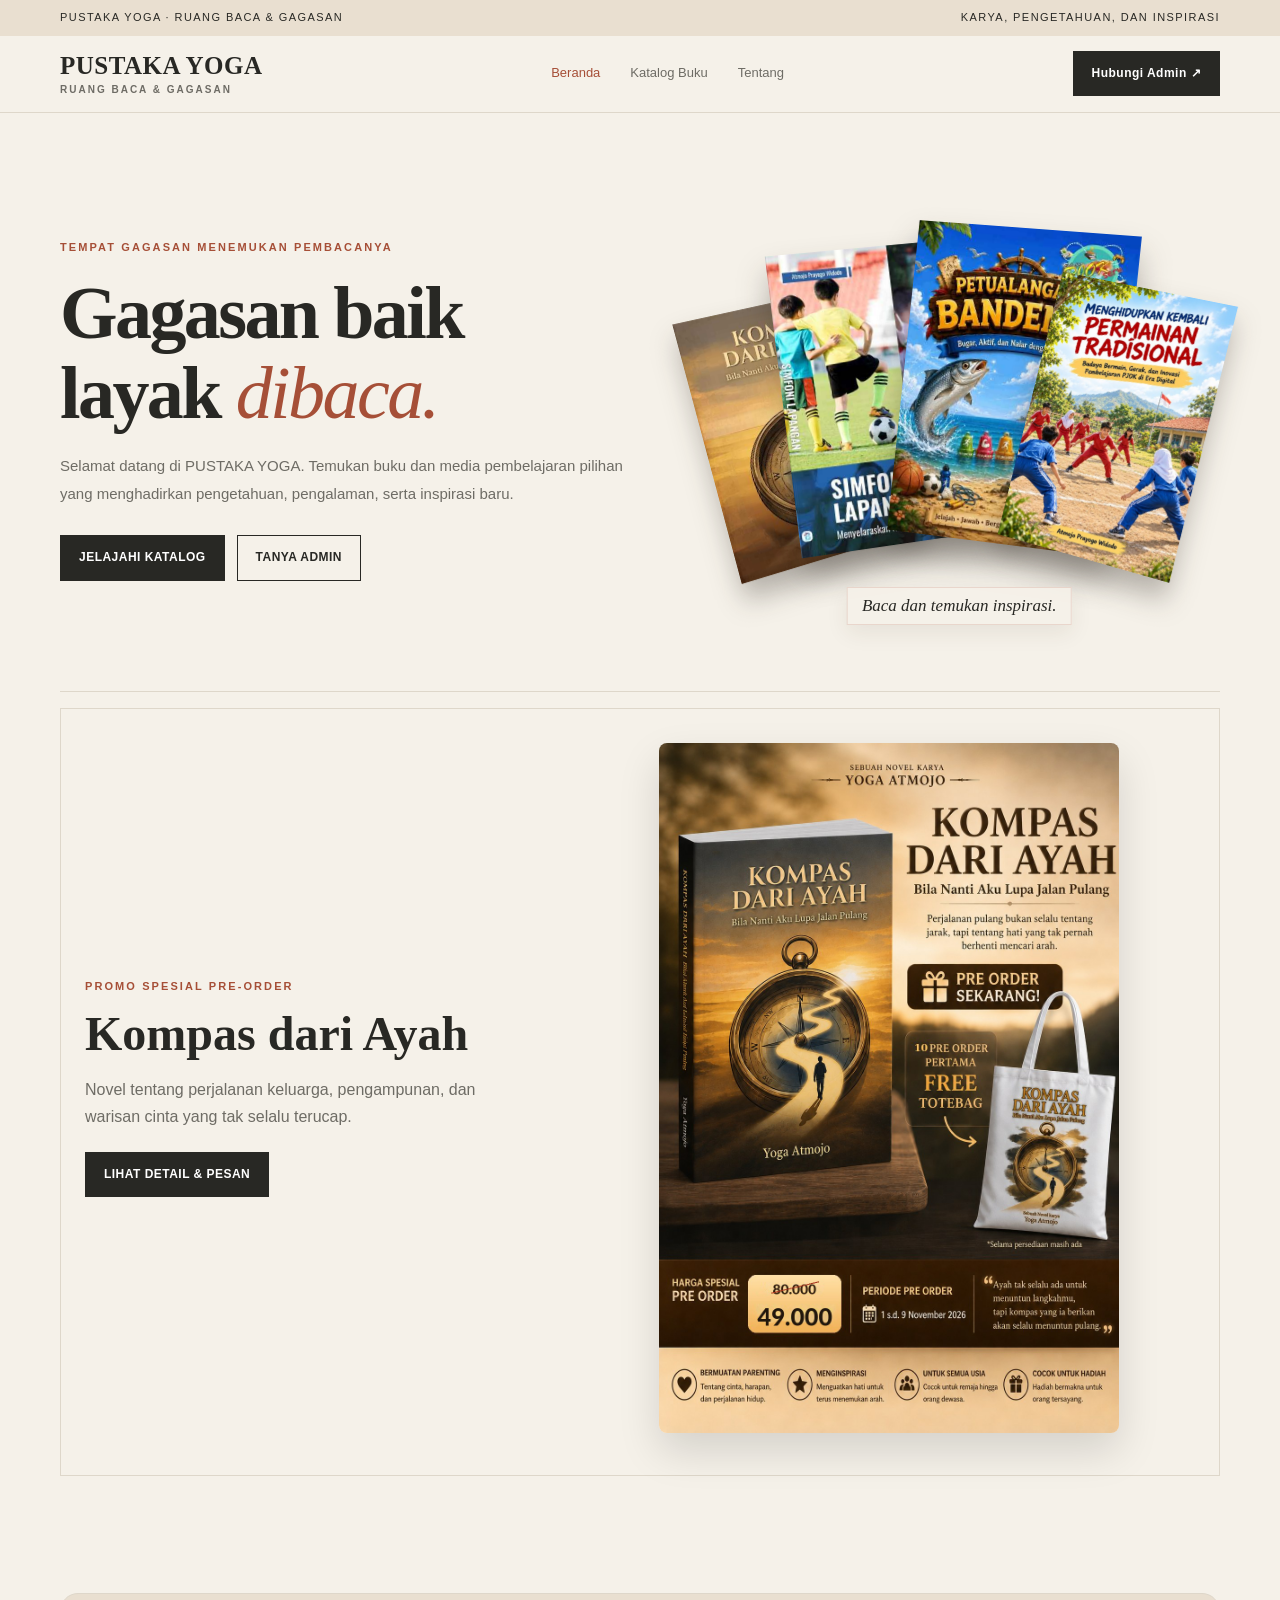
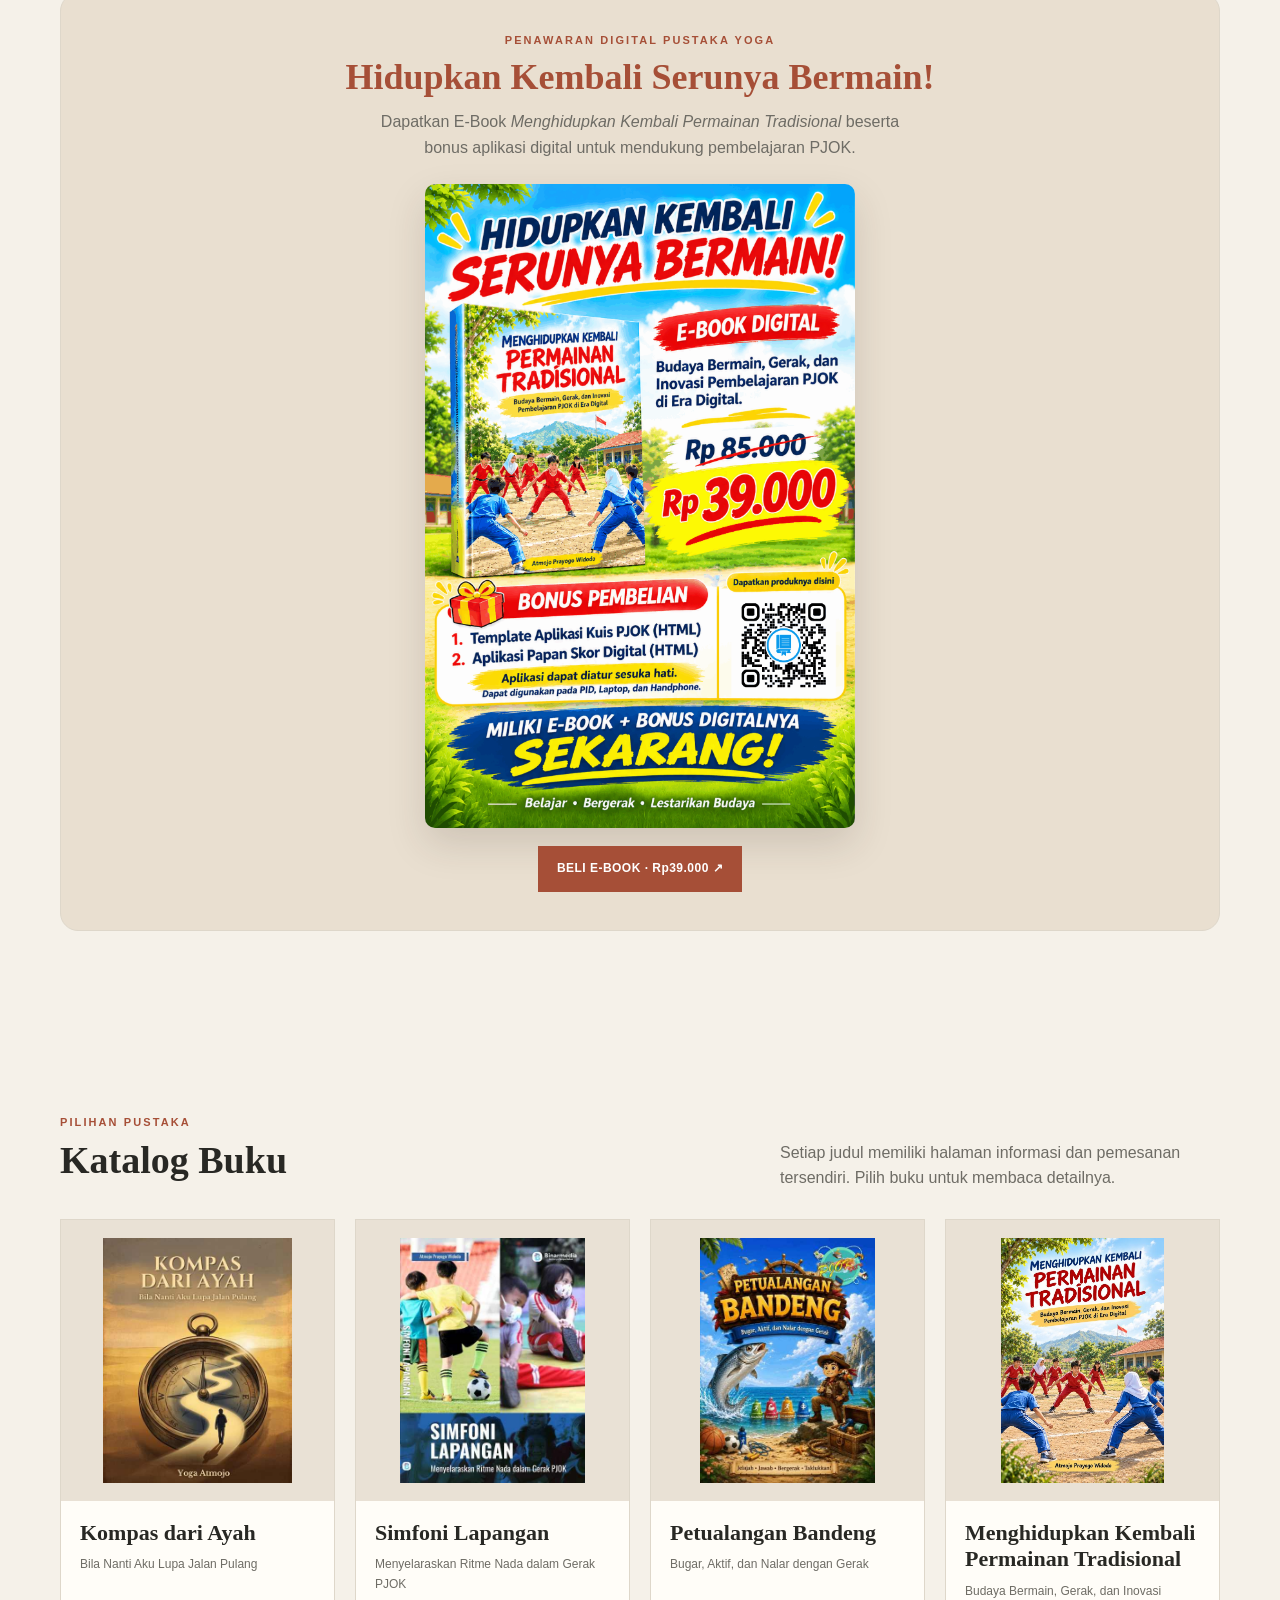
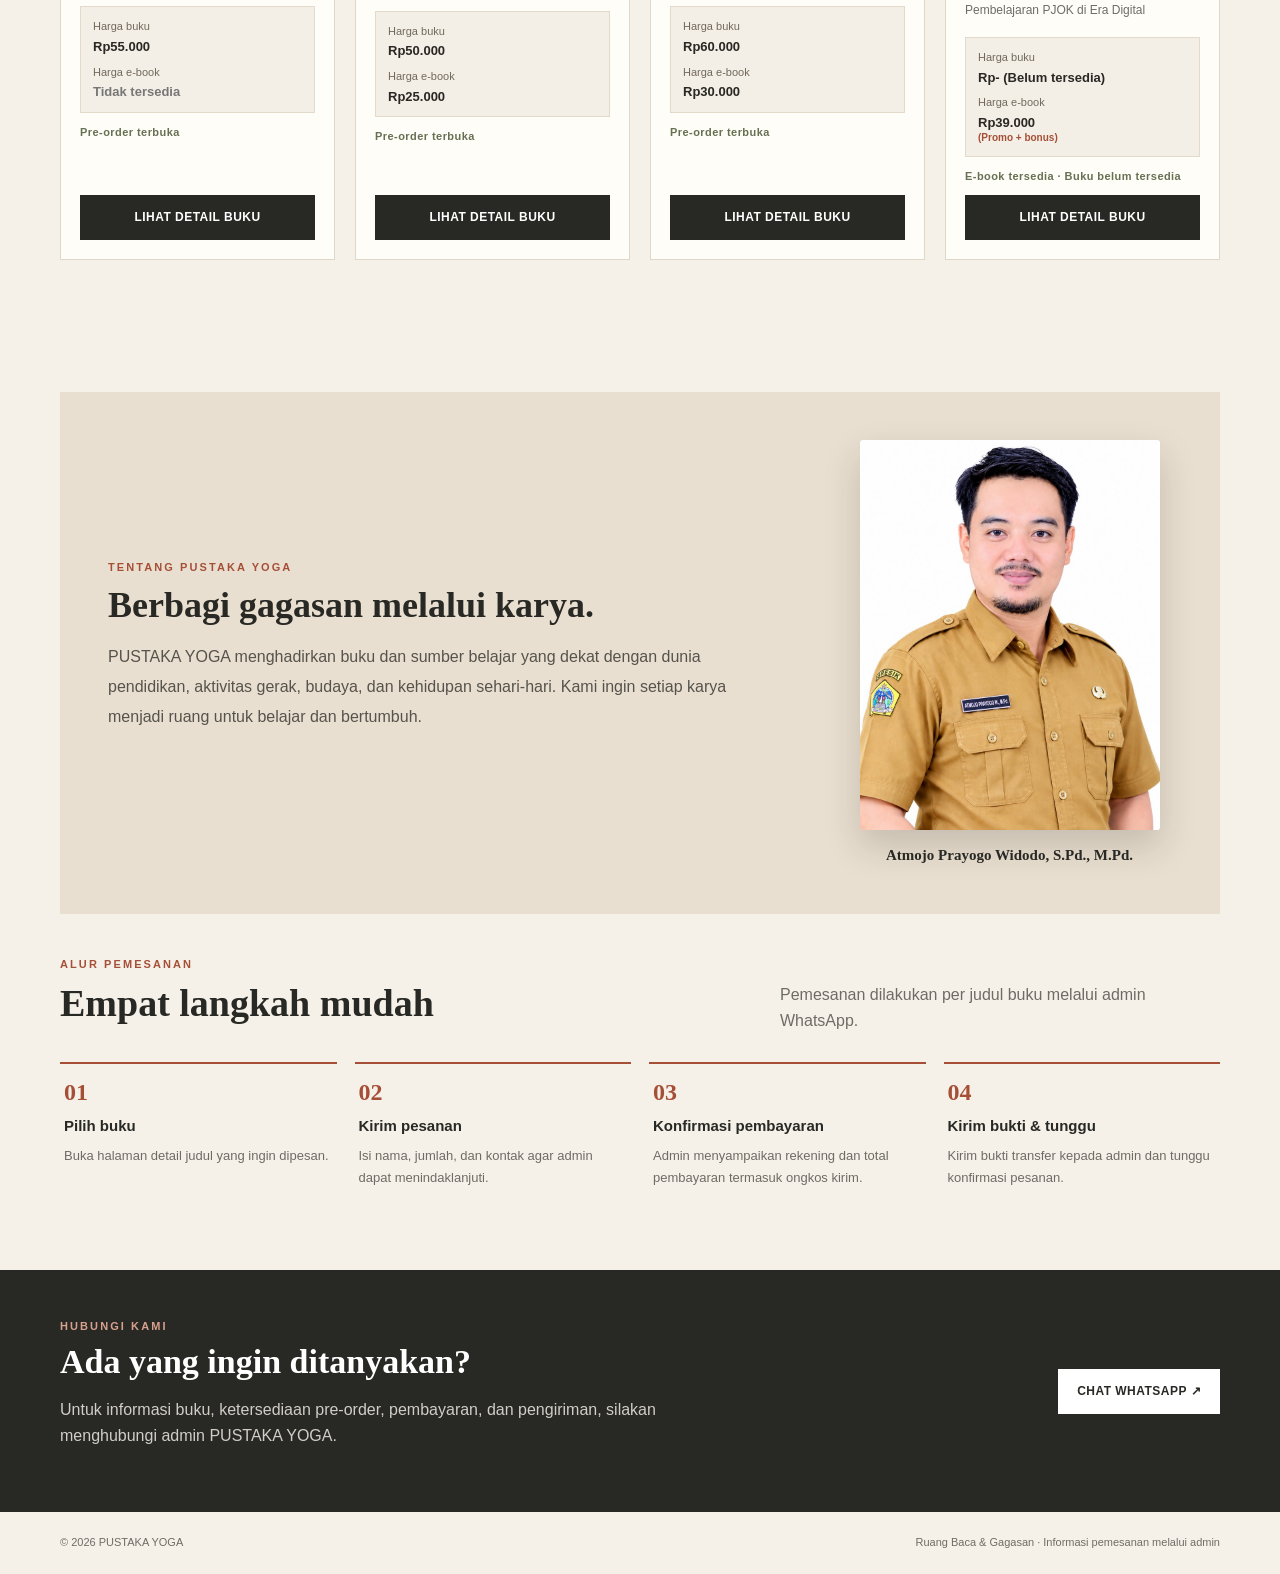
==== index.html @ 94f41772 "Add files via upload" ====
<!doctype html>
<html lang="id"><head><meta charset="utf-8"><meta name="viewport" content="width=device-width,initial-scale=1"><meta name="theme-color" content="#f5f1e9"><title>PUSTAKA YOGA</title>
<style>
:root{--site-primary:#a64f37;--site-secondary:#e9dfd0;--site-background:#f5f1e9;--site-on-primary:#ffffff;--site-on-secondary:#282824;--site-on-background:#282824;--site-font-body:Inter, "Segoe UI", Arial, sans-serif;--site-font-heading:Georgia, "Times New Roman", serif;--site-heading-scale:1;--site-spacing-scale:1;--site-radius-scale:1;--site-decoration-opacity:1;--paper:#f5f1e9;--ink:#282824;--muted:#6e6c65;--line:#ded7ca;--white:#fffdf8;--rust:#a64f37;--olive:#667052}
*{box-sizing:border-box}html{scroll-behavior:smooth}body{margin:0;background:light-dark(var(--site-background),#171816);color:light-dark(var(--site-on-background),#f1eee7);font-family:var(--site-font-body);line-height:1.6}button,a{font:inherit}a{color:inherit;text-decoration:none}.app{background-color:var(--site-background);min-height:100vh;min-height:100vh;background-color:var(--site-background);color:var(--site-on-background);border-radius:0}.wrap{width:min(1160px,calc(100% - 48px));margin:auto}.topline{background:var(--site-secondary);color:var(--site-on-secondary);font-size:11px;letter-spacing:.13em;text-transform:uppercase;padding:9px 0}.topline .wrap{display:flex;justify-content:space-between;gap:12px;flex-wrap:wrap}header{position:sticky;top:0;z-index:10;background:color-mix(in srgb,var(--site-background) 95%,transparent);backdrop-filter:blur(12px);border-bottom:1px solid var(--line)}.nav{min-height:76px;display:flex;align-items:center;justify-content:space-between;gap:24px}.brand{font:700 25px/1.1 var(--site-font-heading);letter-spacing:.02em}.brand small{display:block;font:600 10px var(--site-font-body);letter-spacing:.2em;color:var(--muted);margin-top:5px}.links{display:flex;gap:clamp(12px,2.5vw,30px);align-items:center;flex-wrap:wrap;font-size:13px;color:var(--muted)}.links a:hover,.links a.active{color:var(--rust)}.navbtn,.btn{display:inline-flex;align-items:center;justify-content:center;border:1px solid var(--ink);padding:12px 18px;background:var(--ink);color:white;font-size:12px;font-weight:700;letter-spacing:.04em;cursor:pointer;min-height:44px}.btn.secondary{background:transparent;color:var(--ink)}.hero{padding:clamp(44px,7vw,82px) 0 66px;display:grid;grid-template-columns:minmax(0,1.05fr) minmax(260px,.95fr);gap:clamp(30px,5vw,62px);align-items:center;border-bottom:1px solid var(--line)}.eyebrow{font-size:11px;letter-spacing:.19em;text-transform:uppercase;color:var(--rust);font-weight:800}.hero h1,.page-title{font:600 calc(clamp(42px,6vw,74px)*var(--site-heading-scale))/1.08 var(--site-font-heading);letter-spacing:-.035em;margin:18px 0}.hero h1 em{color:var(--rust);font-weight:500}.hero p,.intro{color:var(--muted);line-height:1.85;font-size:15px;max-width:570px}.hero-actions{display:flex;gap:12px;margin-top:28px;flex-wrap:wrap}.hero-visual{background:var(--site-secondary);padding:28px;display:grid;grid-template-columns:1fr 1fr;gap:14px;align-items:center;min-height:370px}.hero-visual img{width:100%;height:255px;object-fit:contain;display:block;background:#e3dacb;padding:8px}.hero-note{grid-column:1/-1;font:italic 18px var(--site-font-heading);text-align:center;color:var(--site-on-secondary);padding:5px 10px}.section{padding:66px 0}.section-head{display:flex;justify-content:space-between;align-items:end;gap:20px;margin-bottom:28px;flex-wrap:wrap}.section h2{font:600 calc(38px*var(--site-heading-scale))/1.15 var(--site-font-heading);margin:8px 0}.section-head p{color:var(--muted);max-width:440px;margin:0}.grid{display:grid;grid-template-columns:repeat(4,minmax(0,1fr));gap:20px}.book-card{border:1px solid var(--line);background:var(--white);min-width:0;display:flex;flex-direction:column}.cover{background:#e9e1d5;padding:18px;min-height:260px;display:flex;align-items:center;justify-content:center}.cover img{display:block;max-width:100%;width:100%;height:245px;object-fit:contain}.cover.placeholder{font:italic 22px var(--site-font-heading);text-align:center;color:#746d60}.card-body{padding:19px;display:flex;flex-direction:column;gap:9px;flex:1}.card-body h3{font:600 22px/1.2 var(--site-font-heading);margin:0;overflow-wrap:anywhere}.subtitle{font-size:12px;color:var(--muted);min-height:34px}.price{font-weight:800;font-size:16px}.status{font-size:11px;letter-spacing:.04em;color:var(--olive);font-weight:800}.card-body .btn{margin-top:auto;width:100%}.about{background:var(--site-secondary);color:var(--site-on-secondary);padding:48px}.about h2{font:600 36px var(--site-font-heading);margin:8px 0 12px}.about p{max-width:760px;line-height:1.85;color:#56534c}.steps{display:grid;grid-template-columns:repeat(4,1fr);gap:18px;margin-top:25px}.step{border-top:2px solid var(--rust);padding:15px 4px}.step b{font:600 24px var(--site-font-heading);color:var(--rust)}.step h3{font-size:15px;margin:7px 0}.step p{font-size:13px;color:var(--muted);margin:0;line-height:1.7}.notice{margin-top:25px;padding:18px;border-left:3px solid var(--rust);background:var(--white);font-size:13px;line-height:1.8}.contact{background:#282824;color:#fff;padding:48px 0}.contact-inner{display:flex;align-items:center;justify-content:space-between;gap:28px;flex-wrap:wrap}.contact h2{font:600 34px var(--site-font-heading);margin:7px 0}.contact p{color:#d0cec6;max-width:620px}.contact .btn{background:#fff;color:#282824;border-color:#fff}footer{padding:22px 0;color:var(--muted);font-size:11px}.foot{display:flex;justify-content:space-between;gap:15px;flex-wrap:wrap}.detail{padding:44px 0 70px}.back{display:inline-block;color:var(--rust);font-size:13px;font-weight:700;margin-bottom:25px}.detail-layout{display:grid;grid-template-columns:minmax(240px,.78fr) minmax(0,1.22fr);gap:clamp(28px,6vw,70px);align-items:start}.detail-cover{background:#e9e1d5;padding:25px;display:flex;justify-content:center;position:sticky;top:112px}.detail-cover img{width:100%;max-width:380px;height:auto;max-height:560px;object-fit:contain}.detail-cover .placeholder{min-height:400px;display:grid;place-items:center;text-align:center;font:italic 25px var(--site-font-heading);color:#746d60}.detail-info h1{font:600 calc(clamp(36px,5vw,58px)*var(--site-heading-scale))/1.1 var(--site-font-heading);margin:12px 0}.detail-sub{font:italic 20px var(--site-font-heading);color:var(--muted)}.detail-price{font-size:23px;font-weight:800;margin:20px 0 5px}.detail-status{color:var(--olive);font-size:13px;font-weight:800}.detail-info h2{font:600 25px var(--site-font-heading);margin:30px 0 8px}.detail-info p{color:var(--muted);line-height:1.9}.info-list{padding-left:20px;color:var(--muted);line-height:1.9}.order-panel{margin-top:28px;padding:24px;background:var(--site-secondary);color:var(--site-on-secondary)}.order-panel h2{margin:0 0 8px}.order-panel p{color:#56534c}.order-actions{display:flex;gap:10px;flex-wrap:wrap;margin-top:16px}.order-form{display:grid;grid-template-columns:1fr 1fr;gap:12px;margin-top:20px}.order-form label{font-size:12px;font-weight:700;display:grid;gap:6px}.order-form input,.order-form textarea{width:100%;padding:12px;border:1px solid #c9c0b2;background:#fffdf8;color:#282824;font:14px var(--site-font-body);min-width:0}.order-form .wide{grid-column:1/-1}.order-form button{grid-column:1/-1}.hidden{display:none!important}.empty-note{padding:22px;background:var(--white);color:var(--muted);font-size:13px}
@media(max-width:900px){.grid{grid-template-columns:repeat(2,minmax(0,1fr))}.hero{grid-template-columns:1fr 0.8fr}.steps{grid-template-columns:repeat(2,1fr)}}@media(max-width:640px){.wrap{width:min(100% - 32px,560px)}.nav{padding:13px 0;align-items:flex-start;flex-direction:column;gap:13px}.links{gap:16px}.navbtn{display:none}.hero{grid-template-columns:1fr;padding-top:42px}.hero-visual{min-height:260px;padding:18px}.hero-visual img{height:190px}.grid{grid-template-columns:1fr 1fr;gap:12px}.cover{padding:10px;min-height:190px}.cover img{height:180px}.card-body{padding:13px}.card-body h3{font-size:18px}.subtitle{font-size:11px}.section{padding:45px 0}.about{padding:28px 22px}.steps{grid-template-columns:1fr 1fr}.detail-layout{grid-template-columns:1fr}.detail-cover{position:static}.detail-cover img{max-height:420px}.detail-cover .placeholder{min-height:260px}.order-form{grid-template-columns:1fr}.order-form .wide{grid-column:auto}.foot{flex-direction:column}}
@media(max-width:390px){.grid{grid-template-columns:1fr}.cover{min-height:240px}.cover img{height:225px}.hero h1{font-size:42px}}

.old-price{font-size:13px;color:var(--muted);text-decoration:line-through;text-decoration-thickness:1.5px;margin-top:12px;margin-bottom:-8px}
.promo-price{display:flex;align-items:center;gap:9px;flex-wrap:wrap}
.promo-price small{font-size:10px;font-weight:700;letter-spacing:.04em;color:#8b4c25;background:#f4e5d1;border:1px solid #d8b78e;border-radius:20px;padding:4px 8px;text-decoration:none}
.promo-feature{display:grid;grid-template-columns:.8fr 1.2fr;gap:clamp(24px,5vw,58px);align-items:center;padding-top:34px;padding-bottom:42px;margin-top:16px;margin-bottom:12px;background:var(--surface);border:1px solid var(--line);border-radius:var(--site-radius-scale,1)}
.promo-copy{padding:18px 0 18px 24px}.promo-copy h2{font:600 clamp(30px,4vw,48px)/1.08 var(--site-font-heading);margin:12px 0}.promo-copy p{color:var(--muted);max-width:420px;line-height:1.7;margin-bottom:22px}.promo-poster{display:block;max-width:460px;justify-self:center}.promo-poster img{display:block;width:100%;height:auto;border-radius:8px;box-shadow:0 18px 42px #0002}
.bonus-app{margin:18px 0 24px;padding:16px 18px;border-left:4px solid #c47a2b;background:#fff1d8;color:#6b3c12;font-weight:700;line-height:1.55;border-radius:0 8px 8px 0}.bonus-app strong{display:block;color:#9a4e0d;font-size:1.08em;margin-top:3px}
@media(max-width:720px){.promo-feature{grid-template-columns:1fr;padding:24px;gap:20px}.promo-copy{padding:0}.promo-poster{max-width:390px;width:100%}}

/* Profil pada bagian Tentang PUSTAKA YOGA */
.about-profile{display:grid;grid-template-columns:minmax(0,1.35fr) minmax(220px,.65fr);align-items:center;gap:clamp(28px,5vw,64px)}
.about-profile .about-copy{min-width:0}
.about-profile .about-portrait{margin:0;justify-self:center;width:min(100%,300px);text-align:center}
.about-profile .about-portrait img{display:block;width:100%;height:auto;max-height:390px;object-fit:cover;object-position:center top;border-radius:3px;box-shadow:0 16px 36px rgba(35,29,20,.18)}
.about-profile .about-portrait figcaption{margin-top:14px;font:600 15px/1.5 var(--site-font-heading);color:var(--site-on-secondary)}
@media(max-width:720px){.about-profile{grid-template-columns:1fr;padding:30px 24px;gap:26px}.about-profile .about-copy{width:100%}.about-profile h2{font-size:clamp(28px,8vw,36px)}.about-profile .about-portrait{width:min(72%,260px)}.about-profile .about-portrait img{max-height:340px}}

/* Banner promosi e-book permainan tradisional */
.ebook-promo{margin-top:clamp(28px,4vw,52px);margin-bottom:clamp(28px,4vw,52px)}
.ebook-promo-panel{background:var(--site-secondary);border:1px solid var(--line);border-radius:18px;padding:clamp(20px,3.5vw,38px);text-align:center;overflow:hidden}
.ebook-promo-heading{max-width:650px;margin:0 auto 22px}
.ebook-promo-heading .eyebrow{margin-bottom:8px}
.ebook-promo-heading h2{font:600 clamp(25px,3.2vw,36px)/1.15 var(--site-font-heading);margin:0 0 10px;color:var(--site-primary)}
.ebook-promo-heading p{max-width:560px;margin:0 auto;color:var(--muted);line-height:1.65}
.ebook-promo-art{display:block;width:min(100%,430px);height:auto;margin:0 auto;border-radius:10px;box-shadow:0 16px 38px #34291f26}
@media(max-width:520px){.ebook-promo-panel{padding:16px 12px;border-radius:14px}.ebook-promo-heading{margin-bottom:16px}.ebook-promo-art{width:100%;border-radius:8px}}

</style></head><body><div class="app" id="app">
<div class="topline"><div class="wrap"><span>PUSTAKA YOGA · RUANG BACA & GAGASAN</span><span>Karya, pengetahuan, dan inspirasi</span></div></div>
<header><div class="wrap nav"><a href="#home" class="brand">PUSTAKA YOGA<small>RUANG BACA & GAGASAN</small></a><nav class="links"><a href="#home" data-nav="home">Beranda</a><a href="#katalog" data-nav="katalog">Katalog Buku</a><a href="#tentang" data-nav="tentang">Tentang</a></nav><a class="navbtn" href="https://wa.me/6285883240638" target="_blank" rel="noopener">Hubungi Admin ↗</a></div></header>
<main id="view"></main>
<footer><div class="wrap foot"><span>© 2026 PUSTAKA YOGA</span><span>Ruang Baca & Gagasan · Informasi pemesanan melalui admin</span></div></footer></div>
<script>
const books=[{"id":"kompas","title":"Kompas dari Ayah","subtitle":"Bila Nanti Aku Lupa Jalan Pulang","price":"Rp55.000","bookPrice":"Rp55.000","ebookPrice":"Tidak tersedia","status":"Pre-order terbuka","cover":"[data-uri]","desc":"Sebuah novel dengan tema keluarga dan perjalanan menemukan arah pulang. Informasi sinopsis lengkap akan ditambahkan setelah naskah resmi tersedia.","details":["Harga buku: Rp55.000","Status: pre-order terbuka."]},{"id":"simfoni","title":"Simfoni Lapangan","subtitle":"Menyelaraskan Ritme Nada dalam Gerak PJOK","price":"Rp50.000","bookPrice":"Rp50.000","ebookPrice":"Rp25.000","status":"Pre-order terbuka","cover":"[data-uri]","desc":"Buku yang menghubungkan Pendidikan Jasmani, Olahraga, dan Kesehatan (PJOK) dengan musik. Mengajak pembaca melihat bagaimana irama dan aktivitas gerak dapat berpadu dalam pengalaman belajar yang harmonis.","details":["Harga: Rp50.000","Status: pre-order terbuka","Tema: integrasi PJOK dan musik."]},{"id":"bandeng","title":"Petualangan Bandeng","subtitle":"Bugar, Aktif, dan Nalar dengan Gerak","price":"Rp60.000","bookPrice":"Rp60.000","ebookPrice":"Rp30.000","status":"Pre-order terbuka","cover":"[data-uri]","desc":"Media pembelajaran PJOK berbasis permainan dan budaya lokal Gresik untuk murid Sekolah Dasar. Mengajak murid menjelajah, menjawab tantangan, bergerak, dan menaklukkan misi melalui komponen kebugaran: kecepatan, kekuatan, kelincahan, dan keseimbangan.","details":["Harga: Rp60.000","Status: pre-order terbuka","Tema: Pembelajaran PJOK, Kebugaran jasman, dan kearifan lokal Gresik."]},{"id":"tradisional","title":"Menghidupkan Kembali Permainan Tradisional","subtitle":"Budaya Bermain, Gerak, dan Inovasi Pembelajaran PJOK di Era Digital","price":"Rp39.000","bookPrice":"Rp- (Belum tersedia)","ebookPrice":"Rp39.000","status":"E-book tersedia · Buku belum tersedia","cover":"[data-uri]","desc":"Karya tentang permainan tradisional sebagai pengalaman gerak dan interaksi sosial. Mengaitkan permainan dengan kerja sama, sportivitas, kreativitas, keragaman budaya, serta penerapan dalam pembelajaran PJOK.","details":["Harga buku: belum tersedia","Harga e-book: Rp39.000 (promo + bonus aplikasi HTML)","E-book selalu tersedia dan tidak menggunakan sistem pre-order."]}];
const view=document.getElementById('view');
const wa=(b)=>'https://wa.me/6285883240638?text='+encodeURIComponent('Halo Admin PUSTAKA YOGA, saya ingin memesan/bertanya tentang buku '+b.title+'. Mohon informasi cara pembayaran dan pengiriman.');
function card(b){return `<article class="book-card"><div class="cover ${b.cover?'':'placeholder'}">${b.cover?`<img src="${b.cover}" alt="Sampul ${b.title}">`:b.title}</div><div class="card-body"><h3>${b.title}</h3><div class="subtitle">${b.subtitle}</div><div class="catalog-prices"><div><span>Harga buku</span><strong>${b.bookPrice||b.price}</strong></div><div><span>Harga e-book</span><strong class="${b.ebookPrice==='Tidak tersedia'?'unavailable':''}">${b.ebookPrice||'Tidak tersedia'}${b.id==='tradisional'?' <small>(Promo + bonus)</small>':''}</strong></div></div><div class="status">${b.status}</div><a class="btn" href="#buku/${b.id}">LIHAT DETAIL BUKU</a></div></article>`}
function home(){return `<section class="wrap hero"><div><div class="eyebrow">Tempat gagasan menemukan pembacanya</div><h1>Gagasan baik<br>layak <em>dibaca.</em></h1><p>Selamat datang di PUSTAKA YOGA. Temukan buku dan media pembelajaran pilihan yang menghadirkan pengetahuan, pengalaman, serta inspirasi baru.</p><div class="hero-actions"><a class="btn" href="#katalog">JELAJAHI KATALOG</a><a class="btn secondary" href="https://wa.me/6285883240638" target="_blank" rel="noopener">TANYA ADMIN</a></div></div><div class="hero-visual">${books.slice(0,2).map(b=>b.cover?`<img src="${b.cover}" alt="Sampul ${b.title}">`:`<div class="cover placeholder">${b.title}</div>`).join('')}<div class="hero-note">Baca dan temukan inspirasi.</div></div></section><section class="wrap promo-feature"><div class="promo-copy"><div class="eyebrow">Promo spesial pre-order</div><h2>Kompas dari Ayah</h2><p>Novel tentang perjalanan keluarga, pengampunan, dan warisan cinta yang tak selalu terucap.</p><a class="btn" href="#buku/kompas">LIHAT DETAIL & PESAN</a></div><a class="promo-poster" href="#buku/kompas" aria-label="Lihat promo Kompas dari Ayah"><img src="[data-uri]" alt="Poster promo Kompas dari Ayah dengan harga promo Rp 49.000 dan bonus totebag untuk 10 pemesan pertama"></a></section><section class="wrap section ebook-promo" id="promo-ebook" aria-labelledby="ebook-promo-title">
<div class="ebook-promo-panel">
<div class="ebook-promo-heading">
<div class="eyebrow">Penawaran Digital PUSTAKA YOGA</div>
<h2 id="ebook-promo-title">Hidupkan Kembali Serunya Bermain!</h2>
<p>Dapatkan E-Book <em>Menghidupkan Kembali Permainan Tradisional</em> beserta bonus aplikasi digital untuk mendukung pembelajaran PJOK.</p>
</div>
<img class="ebook-promo-art" src="[data-uri]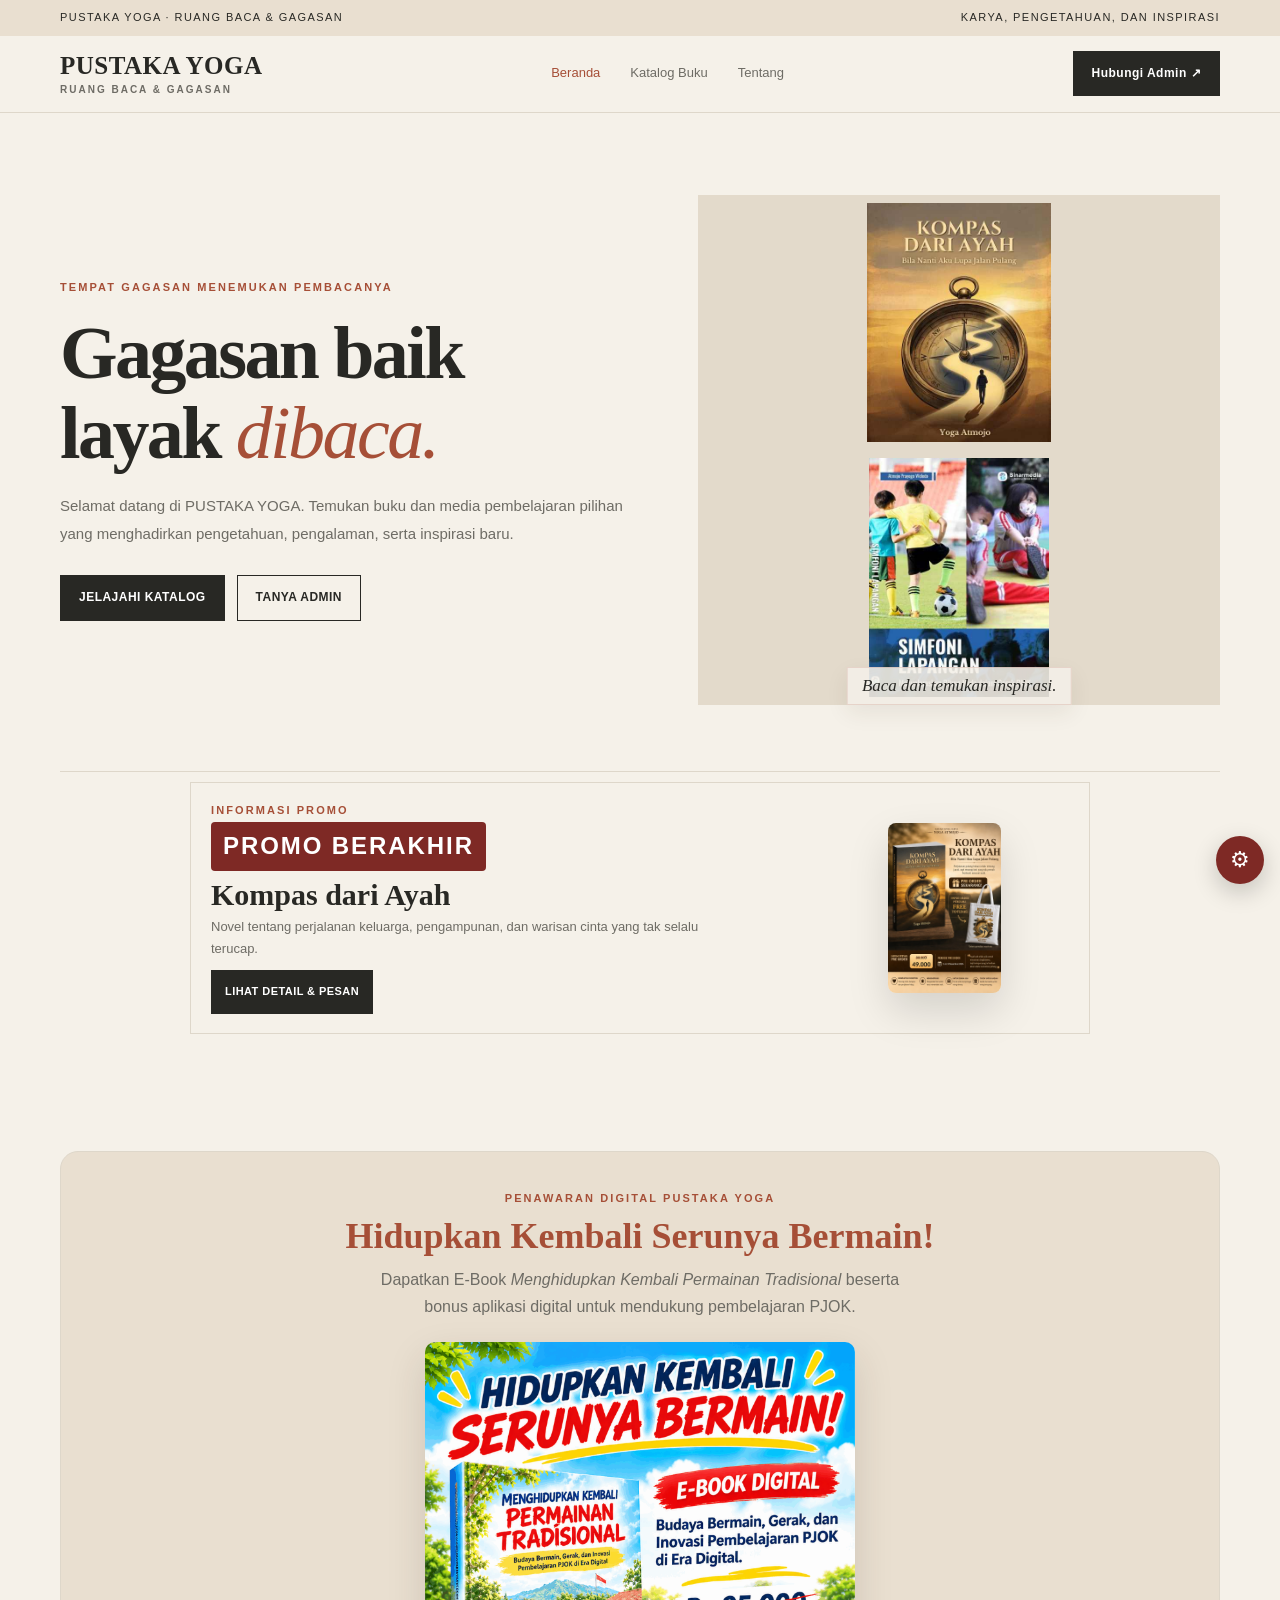
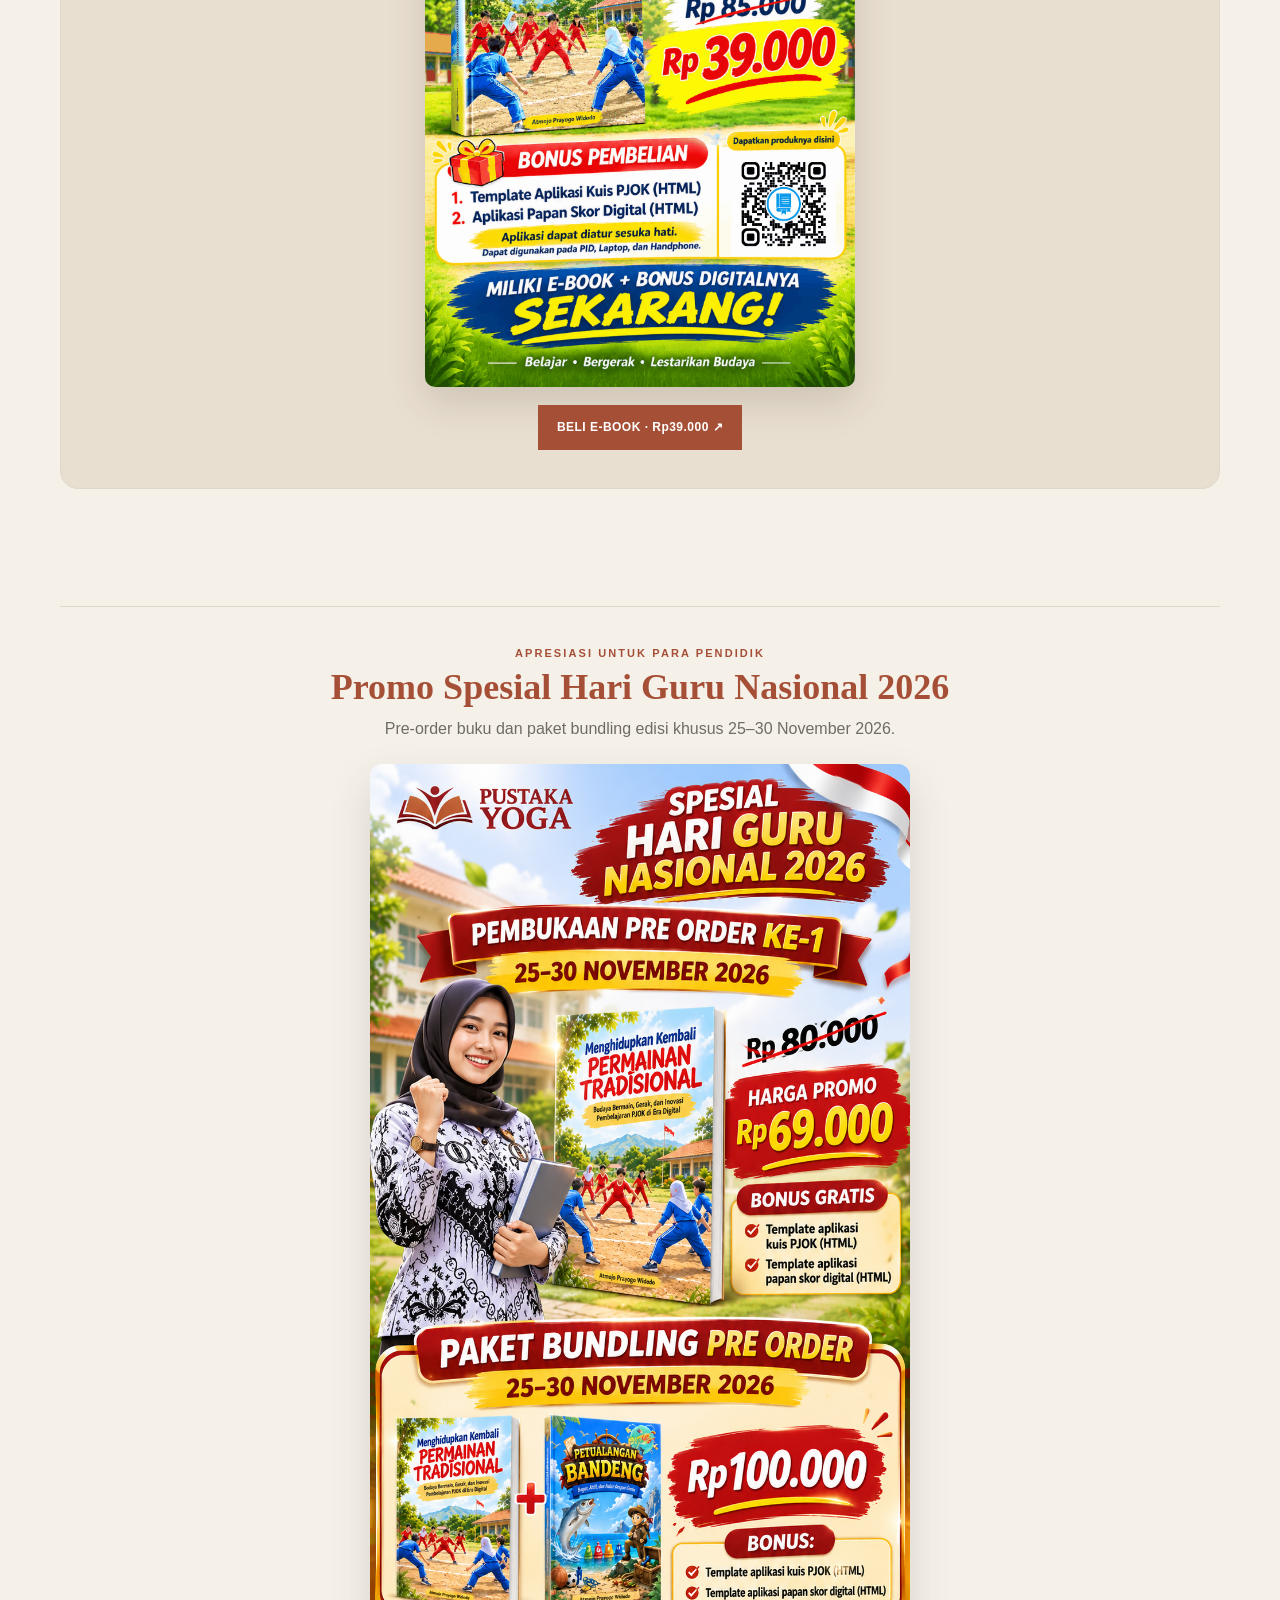
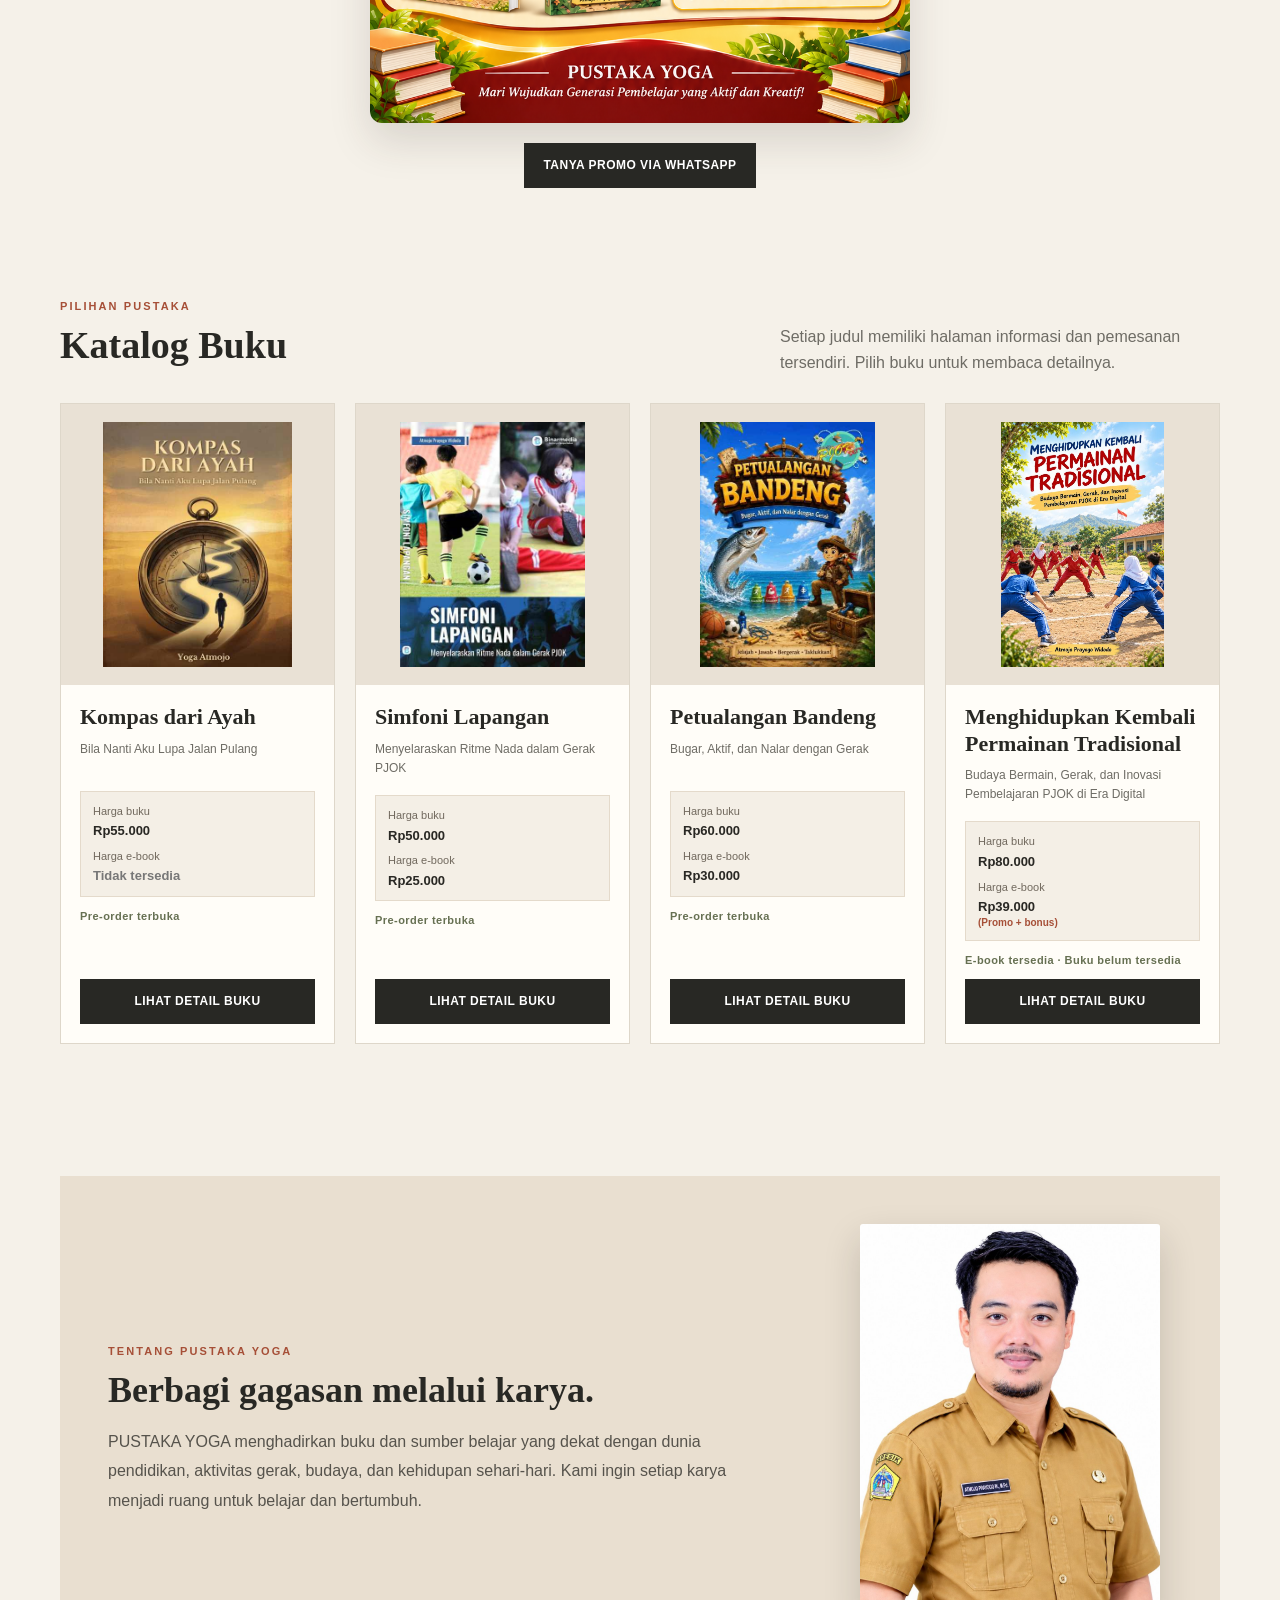
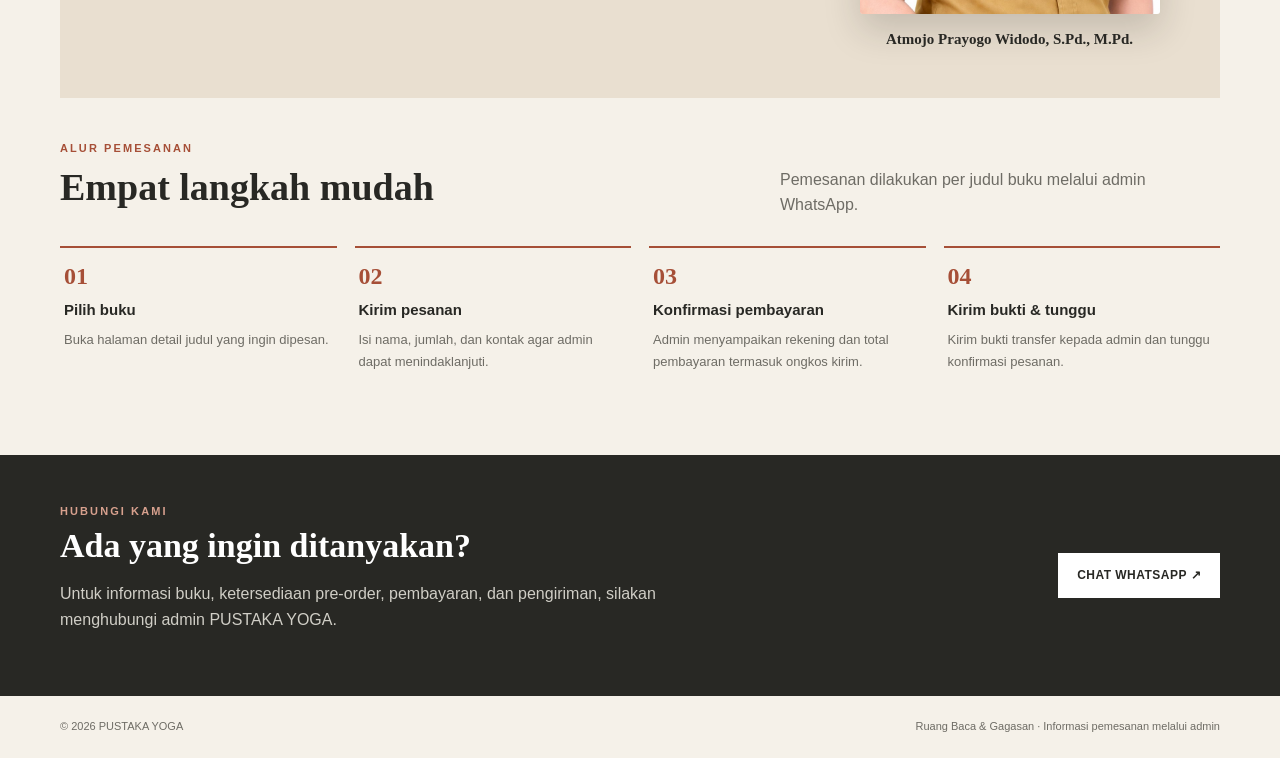
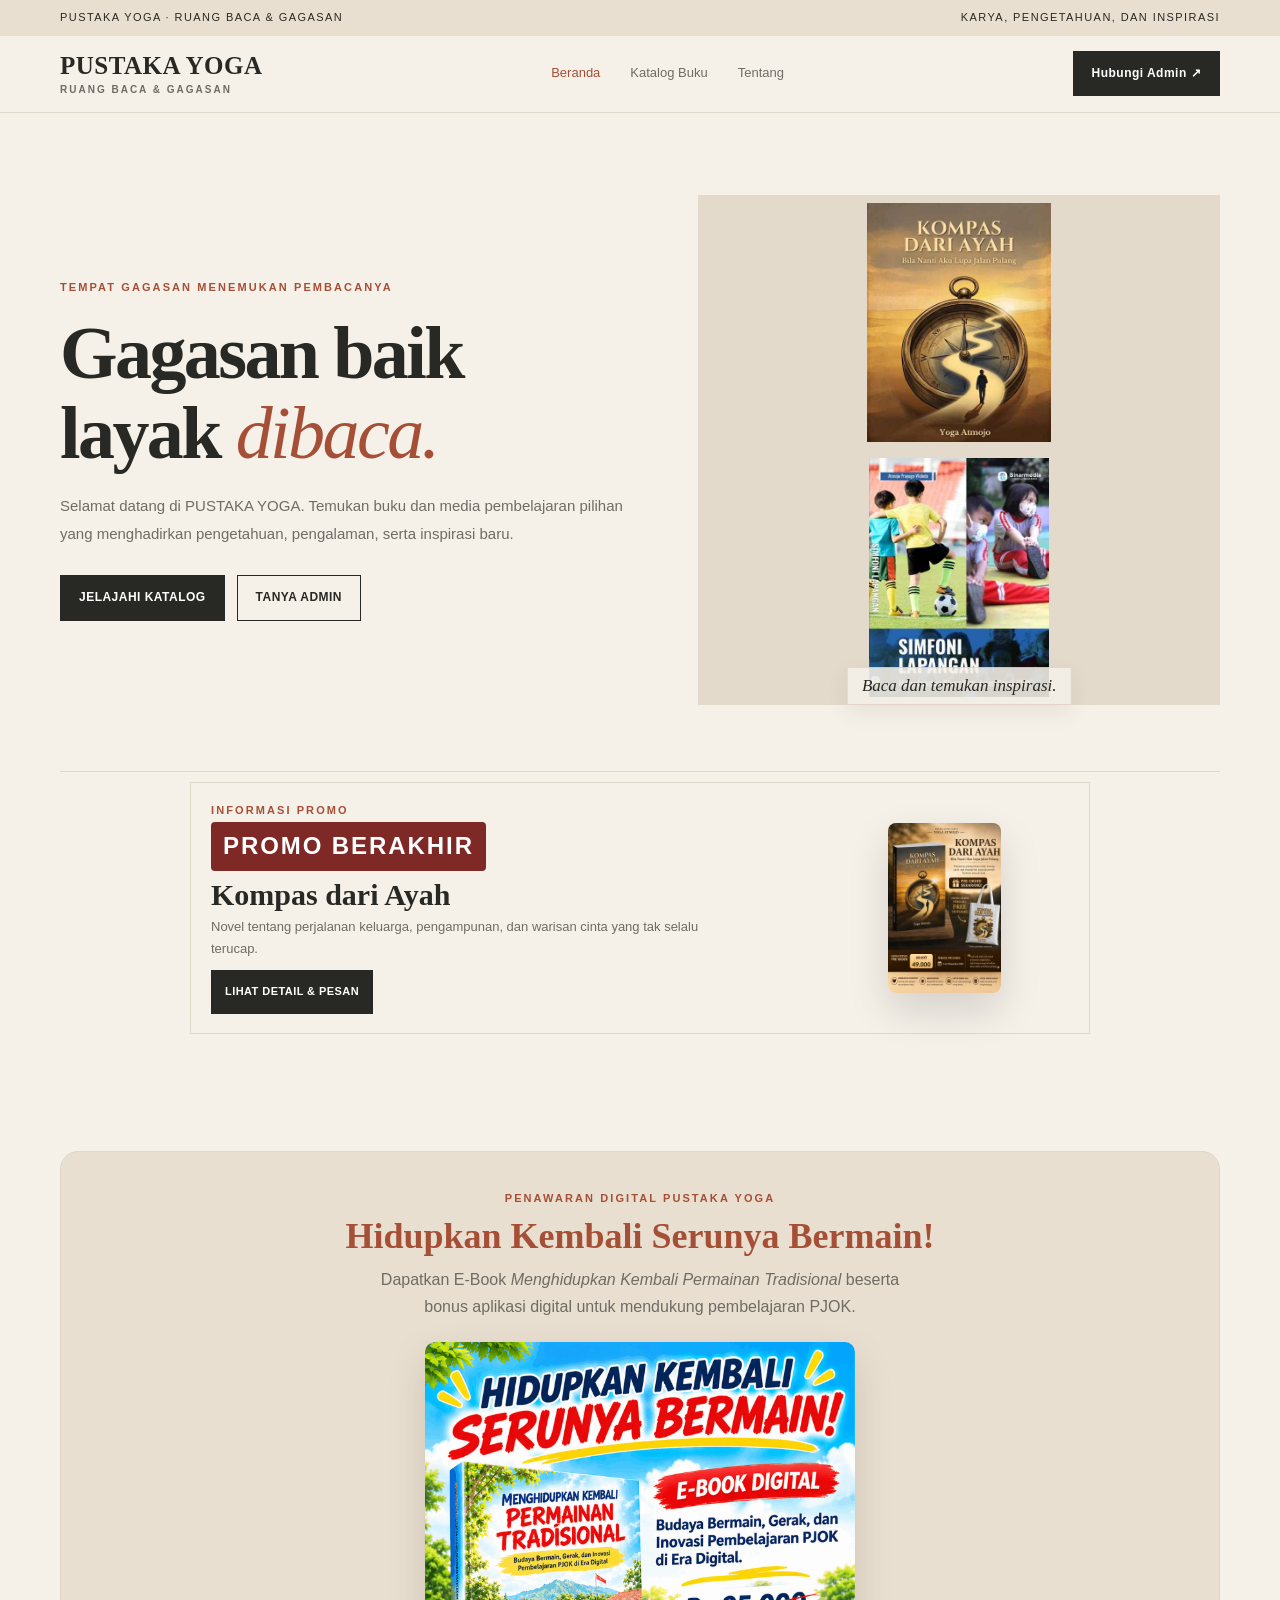
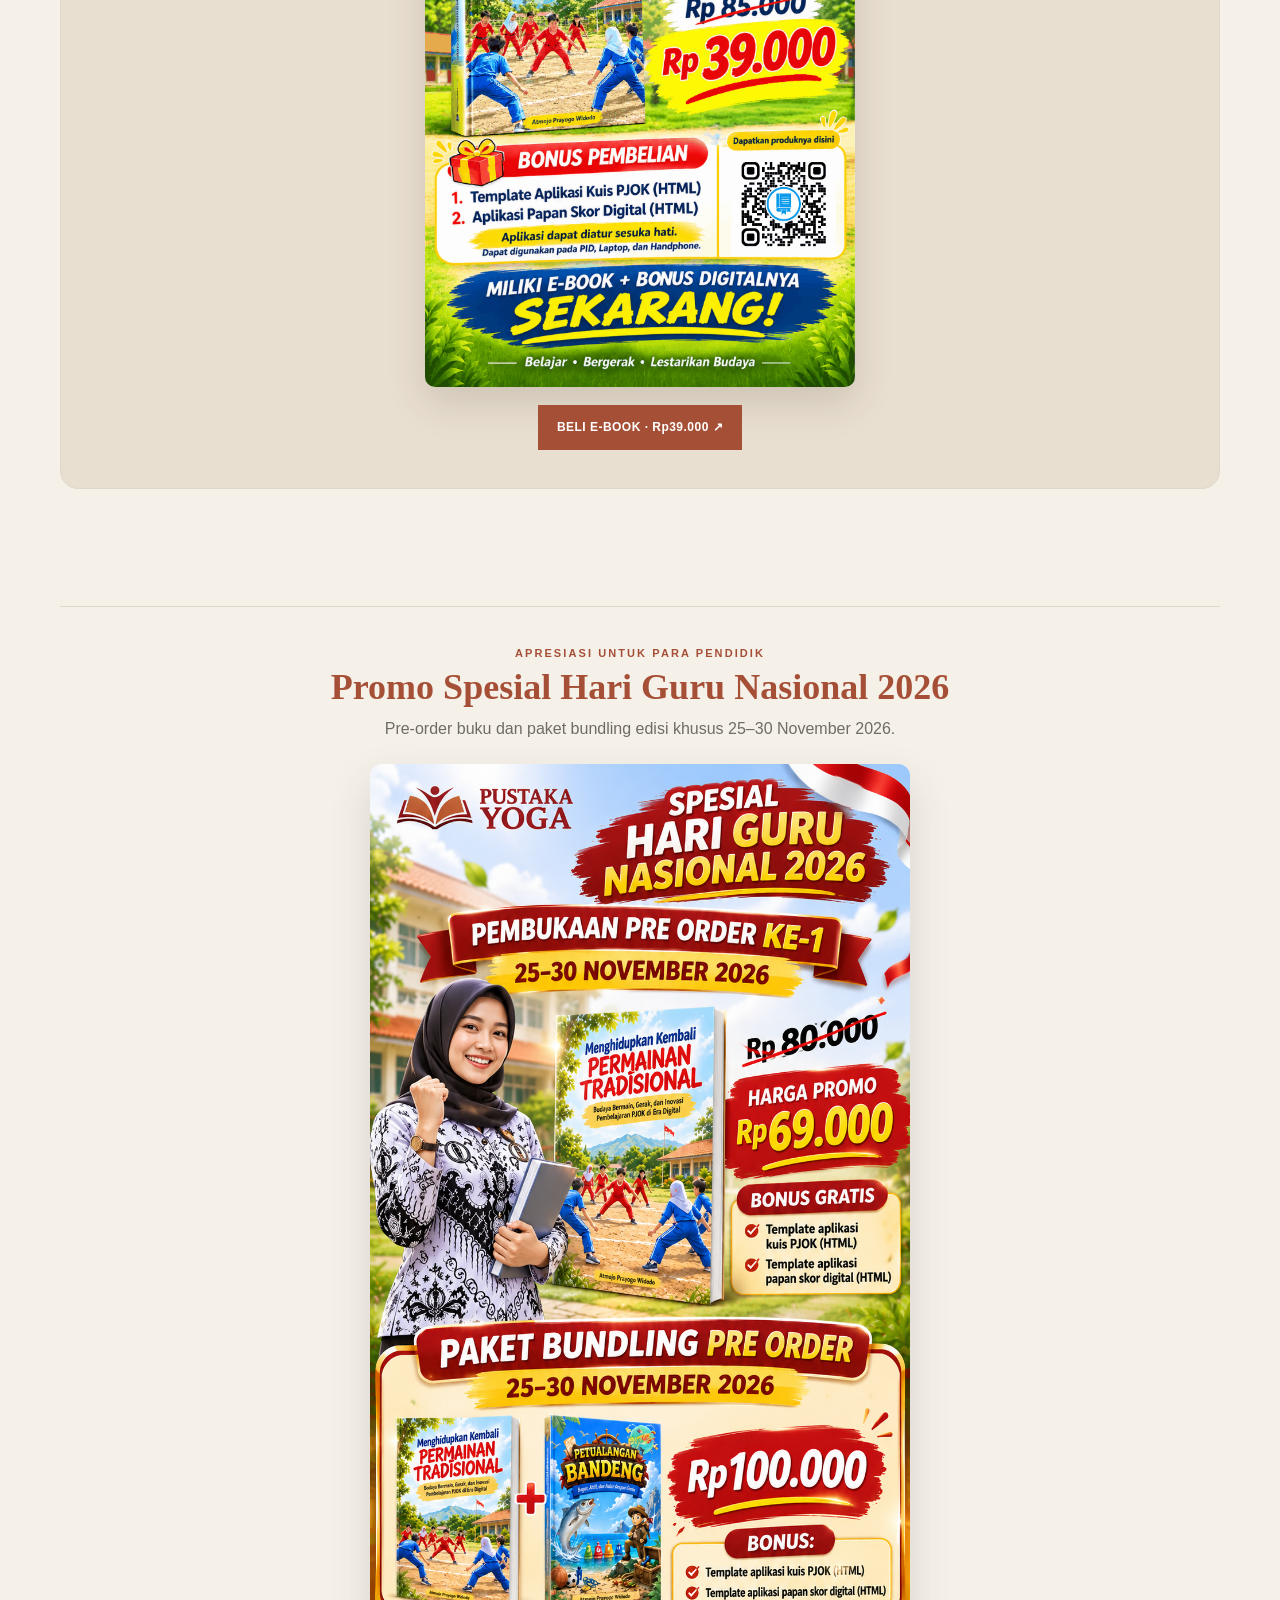
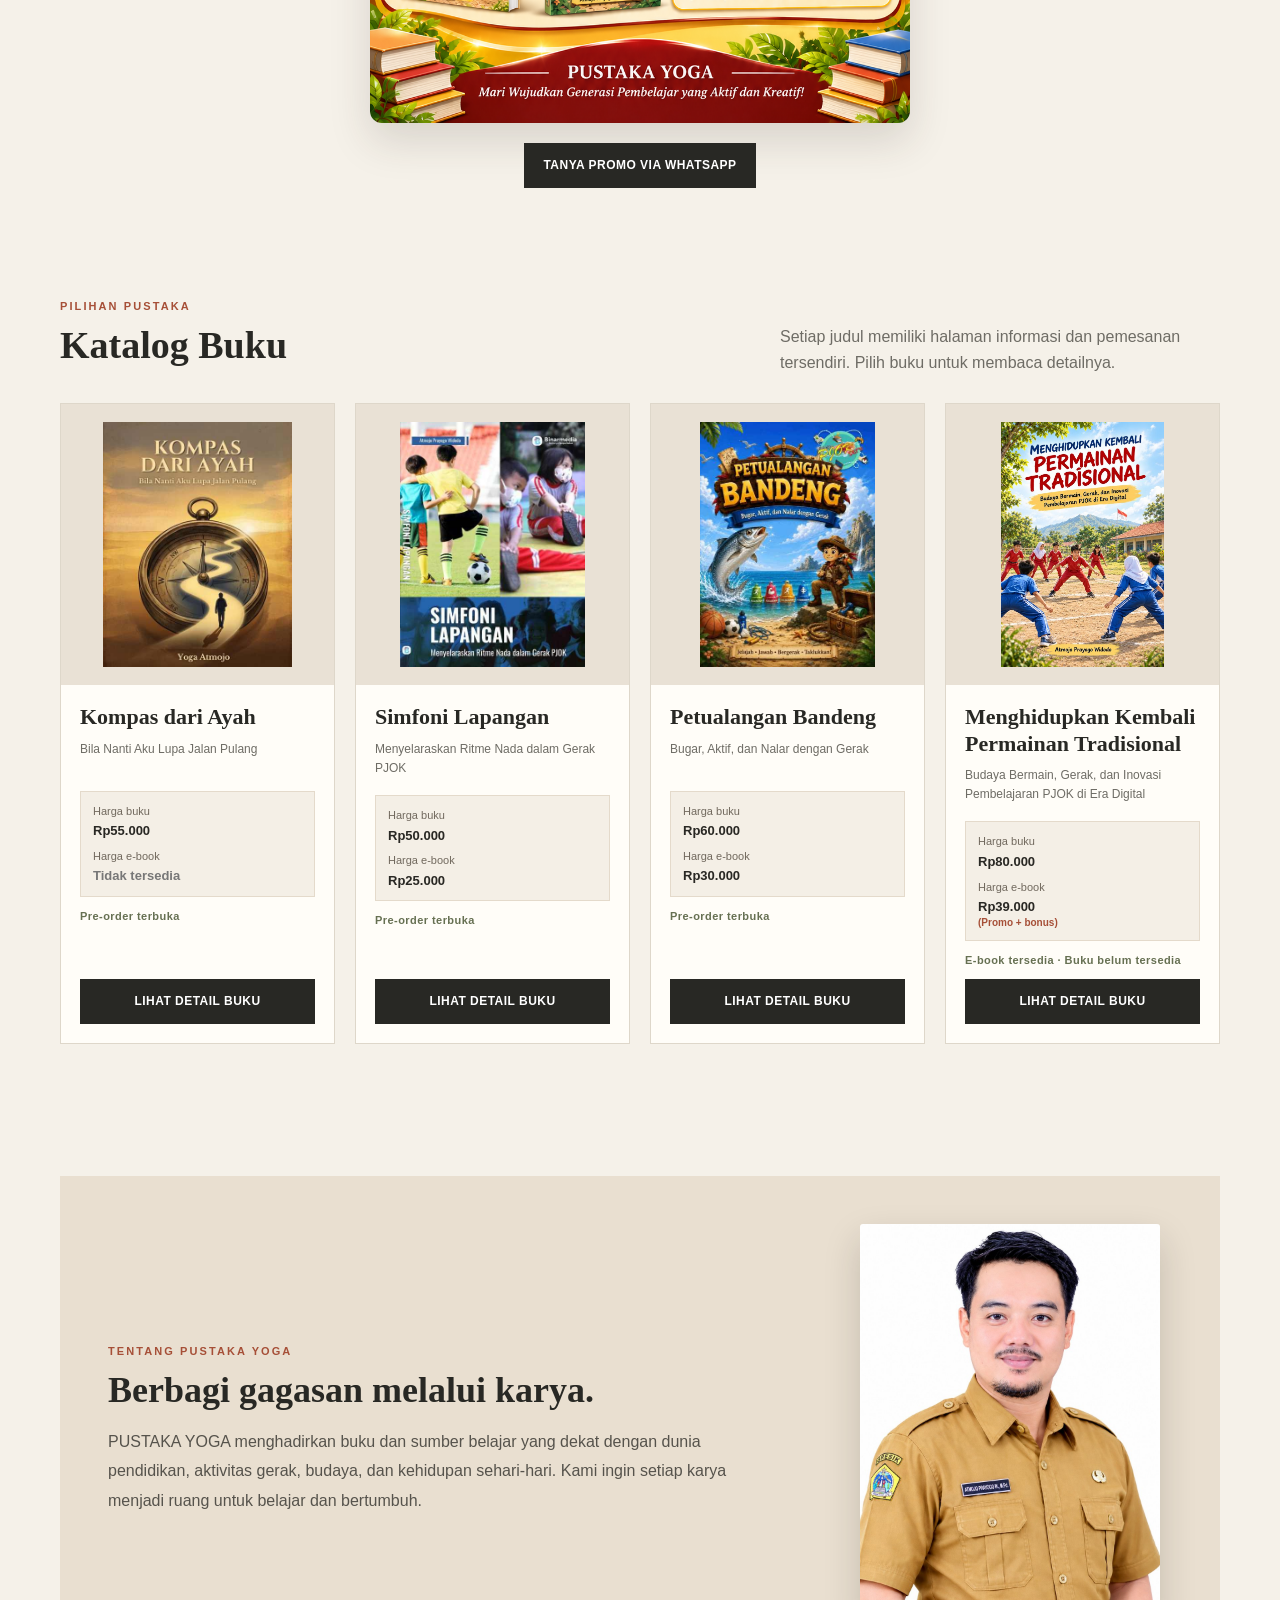
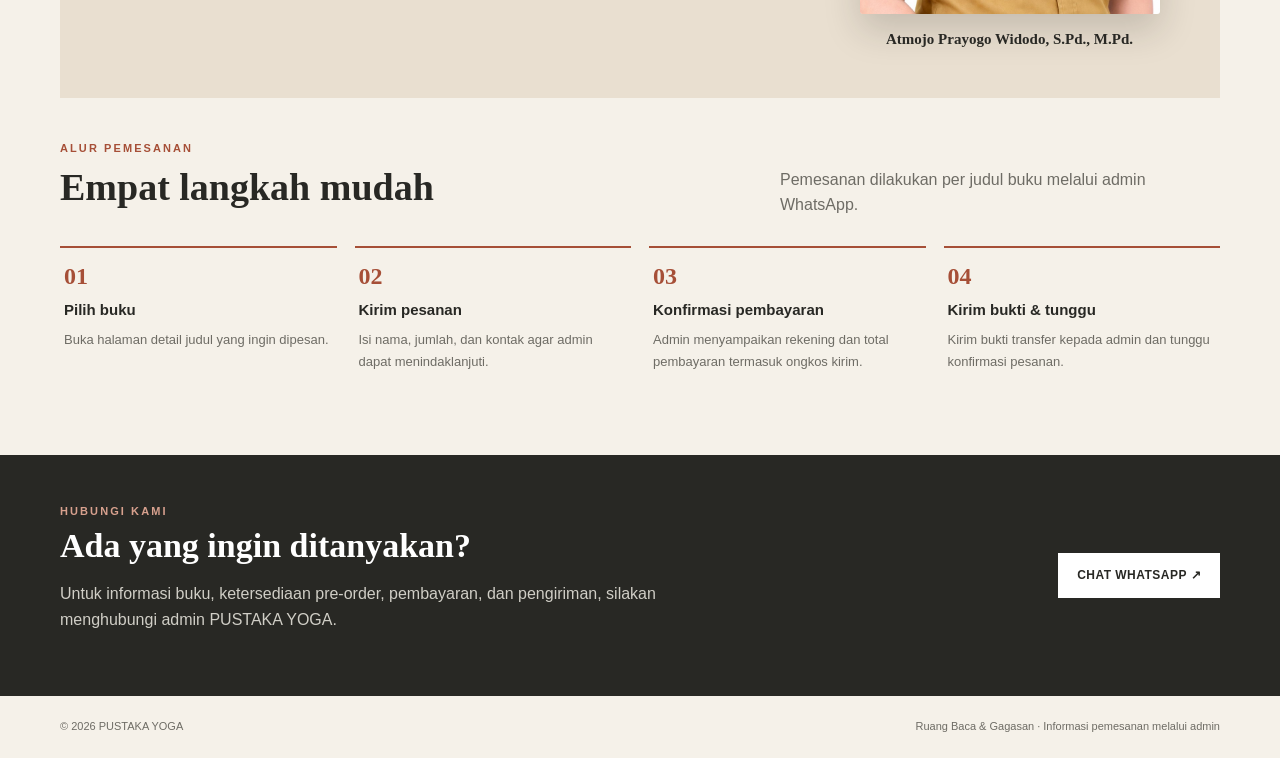
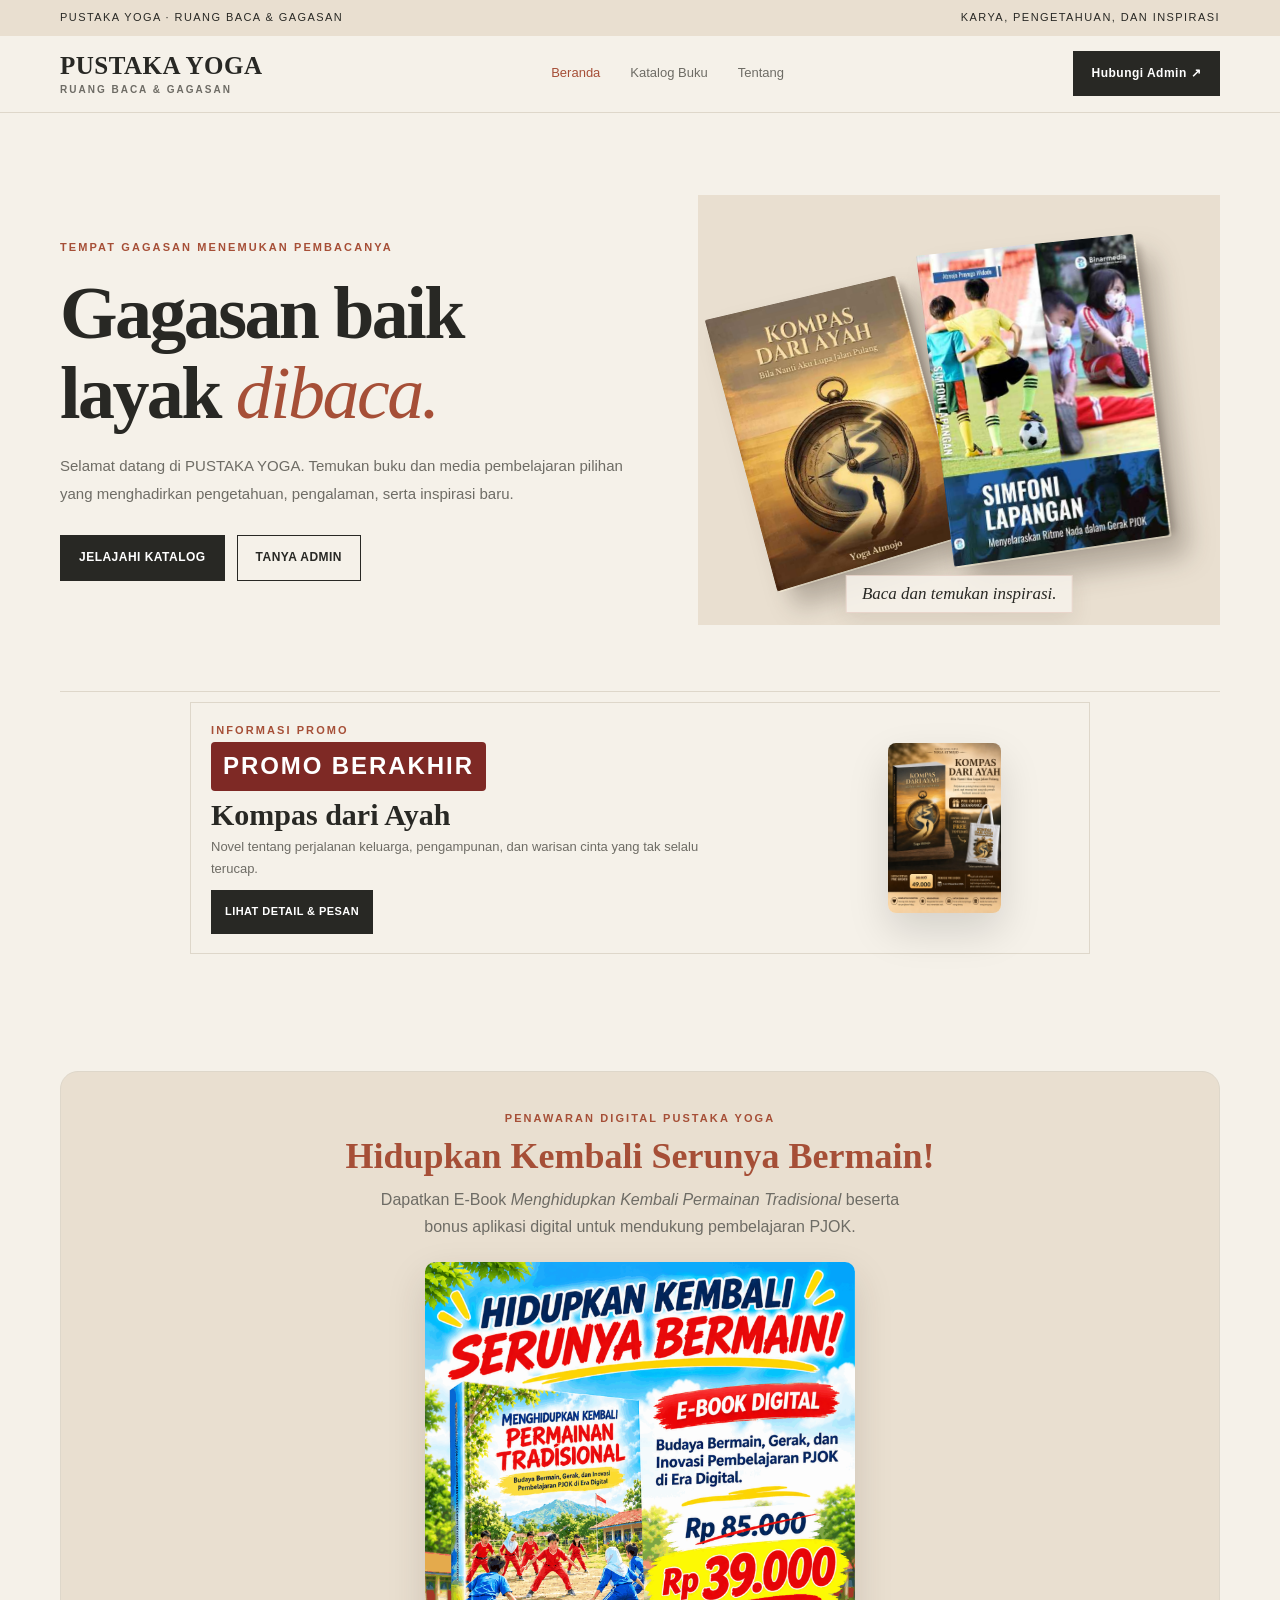
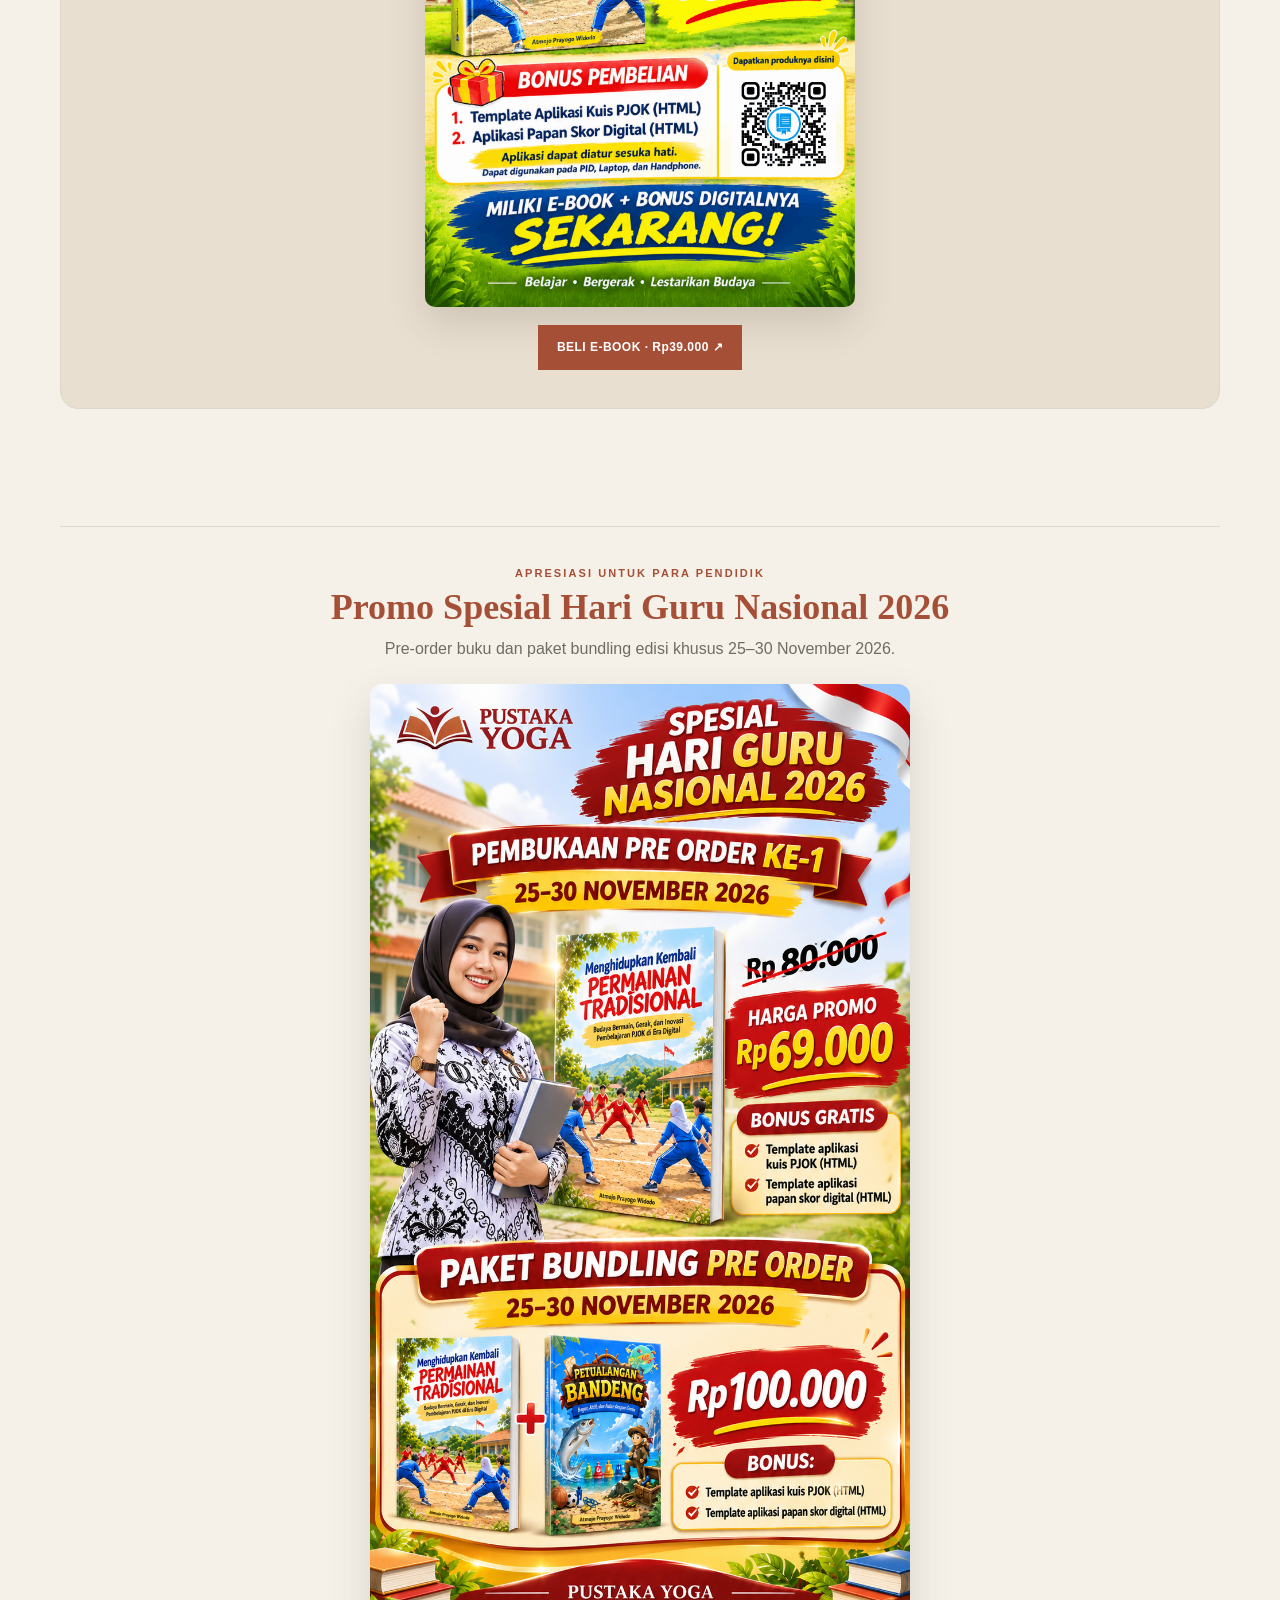
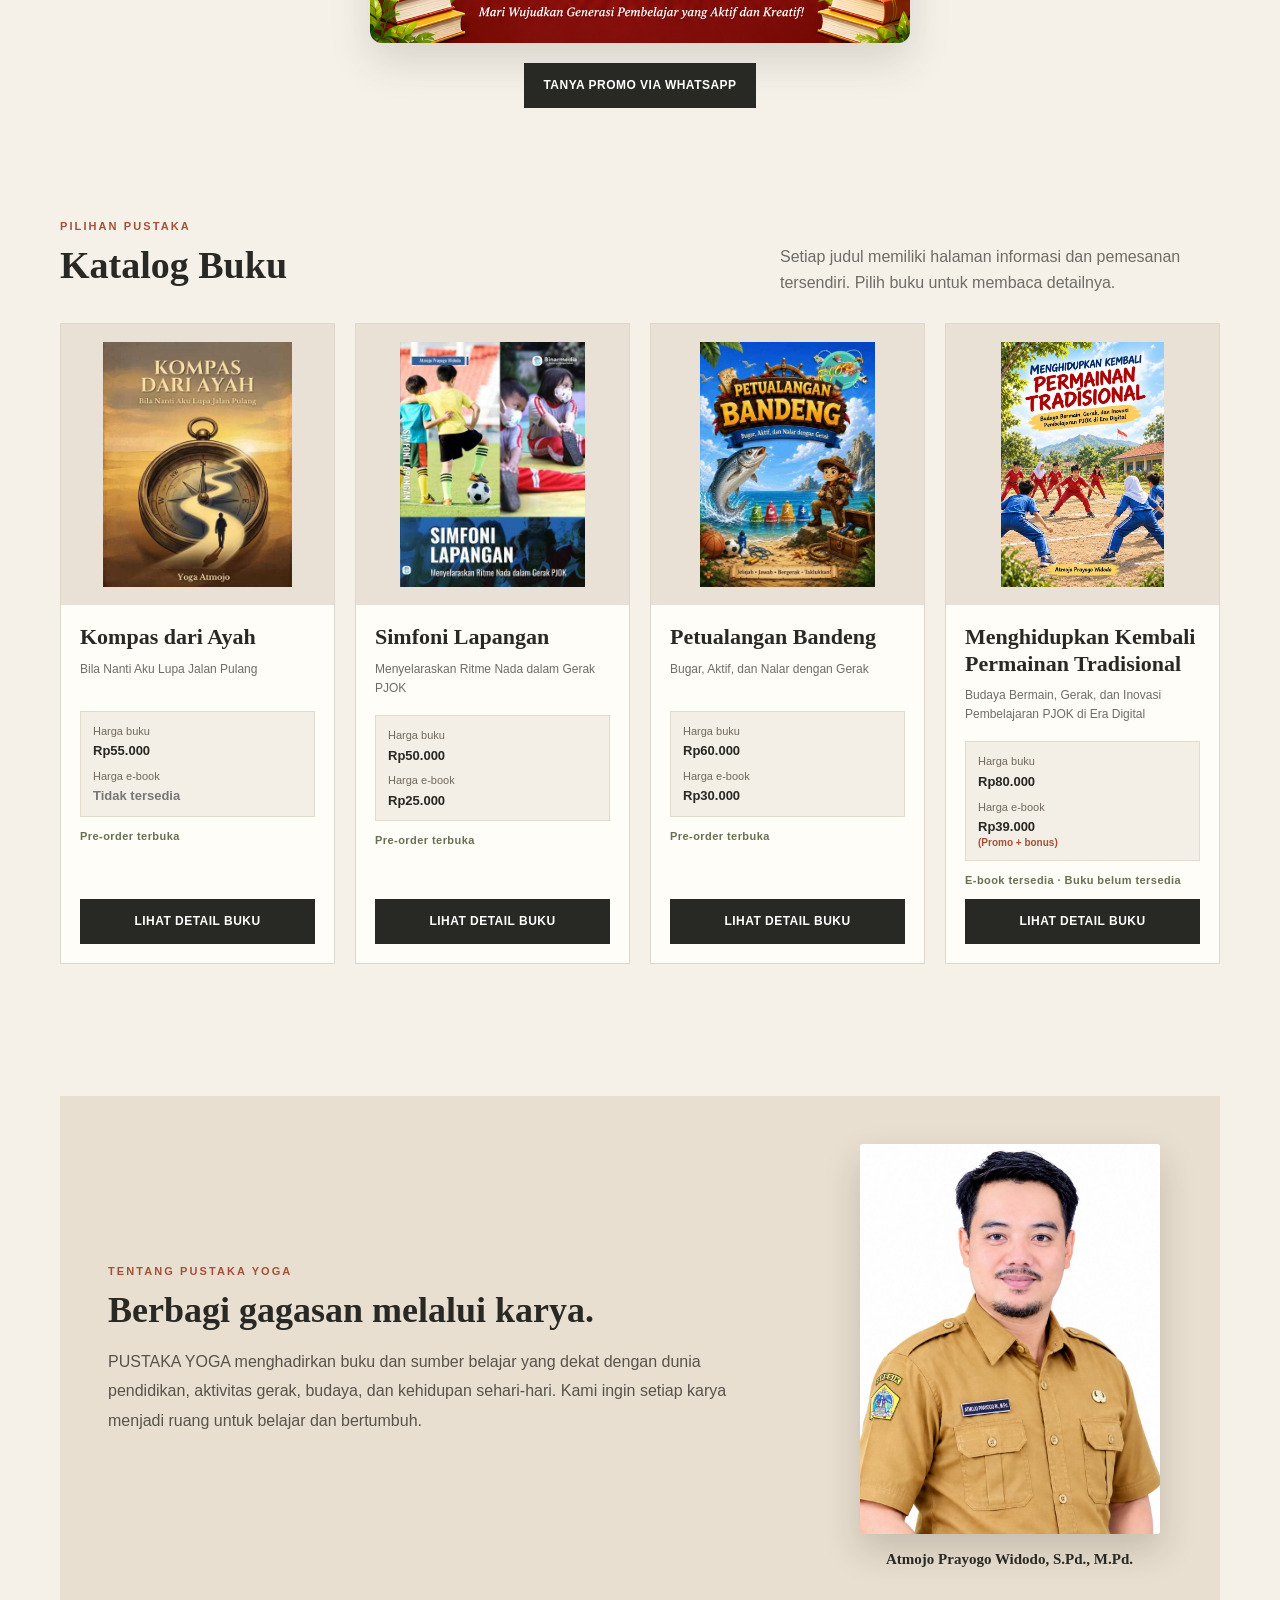
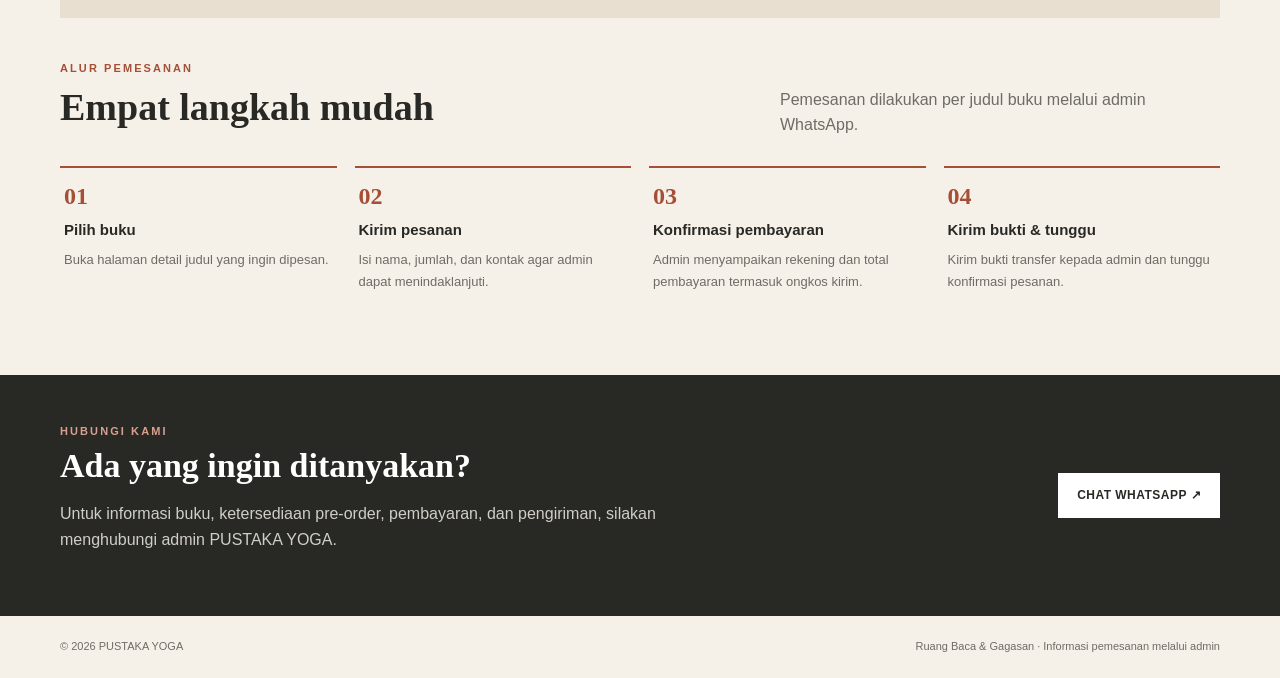
